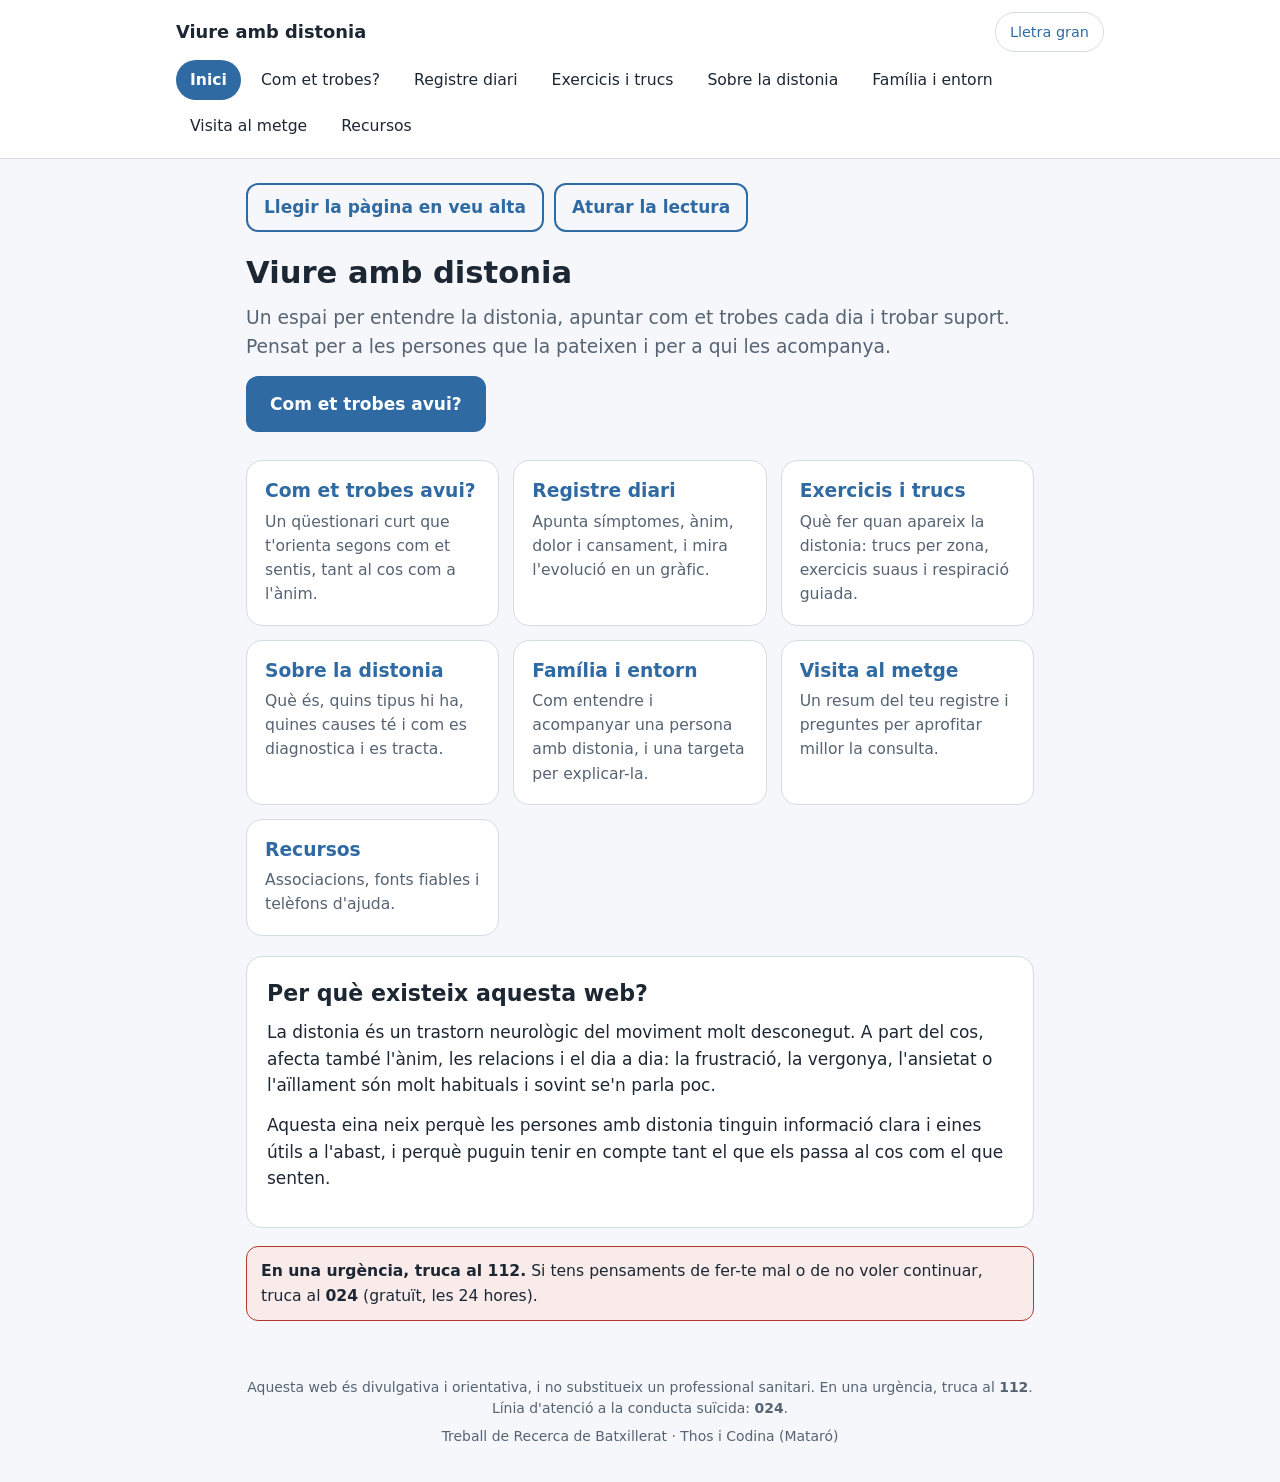
==== index.html @ 71ea49cf "Add files via upload" ====
<!DOCTYPE html>
<html lang="ca">
<head>
  <meta charset="utf-8">
  <meta name="viewport" content="width=device-width, initial-scale=1">
  <meta name="description" content="Informació, orientació i registre diari per a persones amb distonia i per a qui les acompanya.">
  <title>Viure amb distonia · Informació, orientació i acompanyament</title>
  <link rel="stylesheet" href="style.css">
</head>
<body data-llegir>
  <div id="capcalera"></div>

  <main id="contingut">
    <section class="hero">
      <h1>Viure amb distonia</h1>
      <p class="lead">Un espai per entendre la distonia, apuntar com et trobes cada dia i trobar suport. Pensat per a les persones que la pateixen i per a qui les acompanya.</p>
      <a class="btn" href="orientacio.html">Com et trobes avui?</a>
    </section>

    <section class="graella" aria-label="Seccions de la web">
      <a class="targeta" href="orientacio.html">
        <h2>Com et trobes avui?</h2>
        <p>Un qüestionari curt que t'orienta segons com et sentis, tant al cos com a l'ànim.</p>
      </a>
      <a class="targeta" href="registre.html">
        <h2>Registre diari</h2>
        <p>Apunta símptomes, ànim, dolor i cansament, i mira l'evolució en un gràfic.</p>
      </a>
      <a class="targeta" href="fisioterapia.html">
        <h2>Exercicis i trucs</h2>
        <p>Què fer quan apareix la distonia: trucs per zona, exercicis suaus i respiració guiada.</p>
      </a>
      <a class="targeta" href="informacio.html">
        <h2>Sobre la distonia</h2>
        <p>Què és, quins tipus hi ha, quines causes té i com es diagnostica i es tracta.</p>
      </a>
      <a class="targeta" href="entorn.html">
        <h2>Família i entorn</h2>
        <p>Com entendre i acompanyar una persona amb distonia, i una targeta per explicar-la.</p>
      </a>
      <a class="targeta" href="visita.html">
        <h2>Visita al metge</h2>
        <p>Un resum del teu registre i preguntes per aprofitar millor la consulta.</p>
      </a>
      <a class="targeta" href="recursos.html">
        <h2>Recursos</h2>
        <p>Associacions, fonts fiables i telèfons d'ajuda.</p>
      </a>
    </section>

    <section class="card">
      <h2>Per què existeix aquesta web?</h2>
      <p>La distonia és un trastorn neurològic del moviment molt desconegut. A part del cos, afecta també l'ànim, les relacions i el dia a dia: la frustració, la vergonya, l'ansietat o l'aïllament són molt habituals i sovint se'n parla poc.</p>
      <p>Aquesta eina neix perquè les persones amb distonia tinguin informació clara i eines útils a l'abast, i perquè puguin tenir en compte tant el que els passa al cos com el que senten.</p>
    </section>

    <div class="avis urgent">
      <strong>En una urgència, truca al 112.</strong> Si tens pensaments de fer-te mal o de no voler continuar, truca al <strong>024</strong> (gratuït, les 24 hores).
    </div>
  </main>

  <div id="peu"></div>
  <script src="common.js"></script>
  <script src="veu.js"></script>
</body>
</html>
---- style.css ----
/* ============================================================
   ESTIL COMÚ DE LA WEB
   Pensat per ser fàcil de llegir i de prémer (botons grans),
   amb mode fosc automàtic i un botó de "lletra gran".
   ============================================================ */
:root {
  --bg: #f5f7fa; --card: #ffffff; --text: #1c2733; --muted: #566373;
  --accent: #2f6aa3; --accent-soft: #e5eef8; --on-accent: #ffffff; --border: #d5dce4;
  --neutre: #2f8660; --fisic: #2f6aa3; --emocional: #7d52a8;
  --social: #b86d1c; --info: #23828f; --urgent: #b5372a;
  --radius: 16px;
}
@media (prefers-color-scheme: dark) {
  :root {
    --bg: #13171c; --card: #1c2229; --text: #e9edf1; --muted: #a0abb7;
    --accent: #7fb0e6; --accent-soft: #263341; --on-accent: #0e1318; --border: #323b45;
    --neutre: #6fcf9f; --fisic: #7fb0e6; --emocional: #c4a0e8;
    --social: #e8a95c; --info: #6fcbd8; --urgent: #ff8a7a;
  }
}
* { box-sizing: border-box; }
html { font-size: 17px; }
html.gran { font-size: 21px; }
body {
  margin: 0; background: var(--bg); color: var(--text);
  font-family: system-ui, -apple-system, "Segoe UI", Roboto, sans-serif;
  line-height: 1.55; min-height: 100vh; display: flex; flex-direction: column;
}
a { color: var(--accent); }
h1 { font-size: 1.8rem; line-height: 1.25; margin: 0 0 12px; }
h2 { font-size: 1.3rem; line-height: 1.3; margin: 0 0 12px; }
h3 { font-size: 1.1rem; margin: 18px 0 6px; }
p { margin: 0 0 14px; }
ul, ol { margin: 0 0 14px; padding-left: 22px; }
li { margin-bottom: 6px; }
[hidden] { display: none !important; }
.muted { color: var(--muted); font-size: .9rem; }
.lead { font-size: 1.1rem; color: var(--muted); }

/* ---------- Capçalera i menú ---------- */
.salta { position: absolute; left: -999px; top: 0; background: var(--accent); color: var(--on-accent); padding: 10px 14px; z-index: 10; }
.salta:focus { left: 8px; top: 8px; }
.cap { background: var(--card); border-bottom: 1px solid var(--border); }
.cap-in { max-width: 960px; margin: 0 auto; padding: 12px 16px 4px; display: flex; flex-wrap: wrap; gap: 8px 16px; align-items: center; justify-content: space-between; }
.marca { font-weight: 700; color: var(--text); text-decoration: none; font-size: 1.05rem; }
.btn-mida { font: inherit; font-size: .85rem; cursor: pointer; background: none; color: var(--accent); border: 1.5px solid var(--border); border-radius: 99px; padding: 6px 14px; min-height: 40px; }
.btn-mida[aria-pressed="true"] { background: var(--accent-soft); border-color: var(--accent); }
.cap nav { max-width: 960px; margin: 0 auto; padding: 4px 16px 12px; }
.cap nav ul { list-style: none; margin: 0; padding: 0; display: flex; flex-wrap: wrap; gap: 6px; }
.cap nav li { margin: 0; }
.cap nav a { display: block; padding: 8px 14px; border-radius: 99px; text-decoration: none; color: var(--text); font-size: .92rem; min-height: 40px; }
.cap nav a:hover { background: var(--accent-soft); }
.cap nav a[aria-current="page"] { background: var(--accent); color: var(--on-accent); font-weight: 600; }

main { width: 100%; max-width: 820px; margin: 0 auto; padding: 24px 16px 32px; flex: 1; }
.pie { max-width: 820px; margin: 0 auto; padding: 8px 16px 28px; color: var(--muted); font-size: .82rem; text-align: center; width: 100%; }
.pie p { margin-bottom: 6px; }

/* ---------- Components ---------- */
.card { background: var(--card); border: 1px solid var(--border); border-radius: var(--radius); padding: 22px 20px; margin-bottom: 18px; }
.avis { background: var(--accent-soft); border-radius: 12px; padding: 12px 14px; font-size: .92rem; margin: 16px 0; }
.avis.urgent { background: color-mix(in srgb, var(--urgent) 10%, var(--card)); border: 1.5px solid var(--urgent); }
.error { color: var(--urgent); font-weight: 600; }

.btn, .btn-sec {
  display: inline-block; font: inherit; cursor: pointer; text-align: center; text-decoration: none;
  border-radius: 12px; padding: 13px 22px; min-height: 48px; font-weight: 600;
}
.btn { background: var(--accent); color: var(--on-accent); border: 2px solid var(--accent); }
.btn-sec { background: none; color: var(--accent); border: 2px solid var(--accent); }
.btn:hover { opacity: .92; }
.btn-sec:hover { background: var(--accent-soft); }
.btn.bloc, .btn-sec.bloc { display: block; width: 100%; }

/* ---------- Veu ---------- */
.barra-veu { display: flex; flex-wrap: wrap; gap: 10px; align-items: center; margin: 0 0 14px; }
.barra-veu .btn-sec { padding: 9px 16px; min-height: 44px; }
.veu-estat { min-height: 1.5em; margin: 6px 0 10px; }

/* ---------- Lectura per apartats ---------- */
.apartat { display: flex; gap: 10px; align-items: flex-start; margin-bottom: 10px; }
.apartat > details.acordio { flex: 1; min-width: 0; margin-bottom: 0; }
.btn-apartat {
  flex: none; font: inherit; font-weight: 600; cursor: pointer; min-height: 52px; min-width: 96px;
  padding: 0 14px; border-radius: 14px; color: var(--accent); background: var(--card); border: 2px solid var(--accent);
}
/* En pantalles petites, amb l'apartat obert el botó passa a dalt i ocupa tot l'ample (el text guanya espai) */
@media (max-width: 560px) {
  .apartat:has(> details[open]) { flex-direction: column-reverse; align-items: stretch; gap: 8px; }
  .apartat:has(> details[open]) > details.acordio { flex: none; }
  .apartat:has(> details[open]) > .btn-apartat { width: 100%; }
}
.btn-apartat:hover { background: var(--accent-soft); }
.btn-apartat[aria-pressed="true"] { background: var(--accent); color: var(--on-accent); }
.atura-flotant {
  position: fixed; left: 16px; right: 16px; bottom: 16px; max-width: 520px; margin: 0 auto; z-index: 20;
  min-height: 58px; font-size: 1.05rem; box-shadow: 0 6px 20px rgba(0, 0, 0, .35);
}
body.llegint { padding-bottom: 90px; }

/* ---------- Pàgina d'exercicis i trucs ---------- */
.salts { display: flex; flex-wrap: wrap; gap: 8px; margin: 0 0 18px; padding: 0; list-style: none; }
.salts li { margin: 0; }
.salts a {
  display: block; padding: 9px 14px; border-radius: 99px; border: 1.5px solid var(--border); background: var(--card);
  color: var(--accent); text-decoration: none; font-weight: 500; font-size: .92rem; min-height: 44px;
}
.salts a:hover, .salts a:focus-visible { border-color: var(--accent); background: var(--accent-soft); outline: none; }
ol.passos { padding-left: 0; list-style: none; counter-reset: pas; margin: 12px 0; }
ol.passos li { counter-increment: pas; position: relative; padding: 4px 0 4px 46px; margin-bottom: 14px; }
ol.passos li::before {
  content: counter(pas); position: absolute; left: 0; top: 2px; width: 34px; height: 34px; border-radius: 50%;
  background: var(--accent); color: var(--on-accent); font-weight: 700; display: flex; align-items: center; justify-content: center;
}
ul.trucs { list-style: none; padding: 0; margin: 0 0 14px; }
.truc { padding: 12px 0; border-bottom: 1px solid var(--border); margin: 0; }
.truc:last-child { border-bottom: none; }
.truc .chip { display: block; width: max-content; max-width: 100%; margin-top: 10px; }
.truc-zona { color: var(--muted); font-weight: 600; }
.meus-trucs .truc { display: flex; gap: 10px; justify-content: space-between; align-items: flex-start; flex-wrap: wrap; }
.meus-trucs .enllac-btn { padding: 4px 0; }
.resp-escena { display: flex; justify-content: center; align-items: center; height: 230px; }
.resp-cercle {
  width: 90px; height: 90px; border-radius: 50%; background: var(--accent); opacity: .85;
  transition-property: transform; transition-timing-function: ease-in-out; transition-duration: 4s; transform: scale(1);
}
.resp-cercle.gran { transform: scale(2.3); }
.resp-text { font-size: 1.3rem; font-weight: 600; text-align: center; min-height: 2em; }
.opcio .num { font-weight: 700; margin-right: 8px; color: var(--accent); }
.opcio.triada { border-color: var(--accent); background: var(--accent-soft); outline: 3px solid var(--accent); }
fieldset.veu { border: 1.5px solid var(--border); border-radius: 12px; padding: 12px 14px; margin: 16px 0; }
.fila { display: flex; gap: 12px; align-items: center; justify-content: space-between; margin-top: 16px; flex-wrap: wrap; }
.fila.esquerra { justify-content: flex-start; }
button.enllac-btn { font: inherit; background: none; border: none; color: var(--accent); text-decoration: underline; cursor: pointer; padding: 10px 0; min-height: 44px; }

.hero { padding: 8px 0 20px; }
.graella { display: grid; grid-template-columns: repeat(auto-fit, minmax(240px, 1fr)); gap: 14px; margin: 8px 0 20px; }
.targeta { display: block; background: var(--card); border: 1.5px solid var(--border); border-radius: var(--radius); padding: 18px; text-decoration: none; color: var(--text); }
.targeta:hover, .targeta:focus-visible { border-color: var(--accent); background: var(--accent-soft); outline: none; }
.targeta h2 { font-size: 1.1rem; margin-bottom: 6px; color: var(--accent); }
.targeta p { margin: 0; font-size: .92rem; color: var(--muted); }

/* ---------- Formularis ---------- */
.camp { display: block; margin: 0 0 16px; font-weight: 600; }
.camp input[type="text"], .camp input[type="date"], .camp textarea, .camp select {
  display: block; width: 100%; margin-top: 6px; font: inherit; font-weight: 400; color: var(--text);
  background: var(--bg); border: 1.5px solid var(--border); border-radius: 10px; padding: 11px 12px; min-height: 48px;
}
.camp textarea { resize: vertical; }
fieldset { border: none; padding: 0; margin: 0 0 18px; }
legend { font-weight: 600; margin-bottom: 8px; padding: 0; }
.chips { display: flex; flex-wrap: wrap; gap: 8px; }
.chip { position: relative; display: block; }
.chip input { position: absolute; opacity: 0; width: 100%; height: 100%; margin: 0; cursor: pointer; }
.chip span { display: block; padding: 11px 14px; min-height: 48px; border: 1.5px solid var(--border); border-radius: 12px; background: var(--card); font-size: .92rem; }
.chip:hover span { border-color: var(--accent); }
.chip input:checked + span { background: var(--accent); border-color: var(--accent); color: var(--on-accent); font-weight: 600; }
.chip input:focus-visible + span { outline: 3px solid var(--accent); outline-offset: 2px; }

/* ---------- Qüestionari ---------- */
.progress { font-size: .85rem; color: var(--muted); margin-bottom: 8px; }
.opcions { display: flex; flex-direction: column; gap: 10px; margin-top: 8px; }
.opcio { font: inherit; cursor: pointer; text-align: left; padding: 15px 16px; min-height: 52px; border-radius: 12px; color: var(--text); background: var(--card); border: 1.5px solid var(--border); }
.opcio:hover, .opcio:focus-visible { border-color: var(--accent); background: var(--accent-soft); outline: none; }
label.check { display: flex; gap: 10px; align-items: flex-start; font-size: .92rem; margin: 14px 0; }
label.check input { margin-top: 5px; width: 20px; height: 20px; flex: none; }
.final { border-left: 6px solid var(--accent); }
.final[data-cat="neutre"] { border-left-color: var(--neutre); }
.final[data-cat="fisic"] { border-left-color: var(--fisic); }
.final[data-cat="emocional"] { border-left-color: var(--emocional); }
.final[data-cat="social"] { border-left-color: var(--social); }
.final[data-cat="info"] { border-left-color: var(--info); }
.final[data-cat="urgent"] { border-left-color: var(--urgent); background: color-mix(in srgb, var(--urgent) 7%, var(--card)); }
.etiqueta { display: inline-block; font-size: .75rem; font-weight: 600; padding: 2px 10px; border-radius: 99px; background: var(--accent-soft); color: var(--muted); margin-bottom: 10px; }
.enllacos { display: flex; flex-direction: column; gap: 8px; margin: 16px 0; }
.enllac { display: block; padding: 13px 14px; border-radius: 12px; border: 1.5px solid var(--border); color: var(--accent); text-decoration: none; font-weight: 500; }
.enllac:hover { background: var(--accent-soft); }
.tel { background: var(--urgent); color: #fff; border-color: var(--urgent); text-align: center; font-weight: 700; }
.tel:hover { background: var(--urgent); opacity: .9; }
.resum { margin-top: 20px; padding-top: 14px; border-top: 1px solid var(--border); }
.resum summary { cursor: pointer; color: var(--muted); font-size: .9rem; }
.resum ol { padding-left: 20px; font-size: .88rem; color: var(--muted); }

/* ---------- Taules, estadístiques i gràfic ---------- */
.taula-scroll { overflow-x: auto; }
table { width: 100%; border-collapse: collapse; font-size: .88rem; margin: 10px 0; }
th, td { text-align: left; padding: 8px 8px; border-bottom: 1px solid var(--border); vertical-align: top; }
th { color: var(--muted); font-weight: 600; }
@media (max-width: 560px) { .col-extra { display: none; } }
.stats { display: grid; grid-template-columns: repeat(auto-fit, minmax(130px, 1fr)); gap: 10px; margin: 14px 0; }
.stat { background: var(--bg); border-radius: 12px; padding: 12px; }
.stat b { display: block; font-size: 1.4rem; line-height: 1.2; }
.stat span { font-size: .8rem; color: var(--muted); }
.grafic svg { width: 100%; height: auto; display: block; }
.grafic text { fill: var(--muted); font-size: 11px; font-family: inherit; }
.grafic .reixa { stroke: var(--border); stroke-width: 1; }
.grafic .s-anim { stroke: var(--accent); fill: none; stroke-width: 2.5; }
.grafic .s-fis { stroke: var(--social); fill: none; stroke-width: 2.5; stroke-dasharray: 6 4; }
.grafic .p-anim { fill: var(--accent); }
.grafic .p-fis { fill: var(--social); }
.llegenda { display: flex; flex-wrap: wrap; gap: 6px 18px; font-size: .85rem; color: var(--muted); margin-top: 6px; }
.llegenda i { display: inline-block; width: 26px; height: 0; border-top: 3px solid var(--accent); vertical-align: middle; margin-right: 6px; }
.llegenda i.fis { border-top: 3px dashed var(--social); }

/* ---------- Informació (acordions) ---------- */
details.acordio { background: var(--card); border: 1px solid var(--border); border-radius: 14px; margin-bottom: 10px; }
details.acordio > summary { cursor: pointer; padding: 16px 18px; font-weight: 600; min-height: 52px; list-style-position: inside; }
details.acordio[open] > summary { border-bottom: 1px solid var(--border); }
details.acordio > .cos { padding: 14px 18px 4px; }
.comparativa td:first-child { font-weight: 600; white-space: nowrap; }

/* ---------- Targeta per explicar la distonia ---------- */
.targeta-imprimible { border: 3px solid var(--accent); border-radius: 18px; padding: 22px; background: var(--card); max-width: 520px; }
.targeta-imprimible h3 { margin-top: 0; font-size: 1.3rem; color: var(--accent); }
.targeta-imprimible p { white-space: pre-line; margin: 0; }

@media (prefers-reduced-motion: reduce) { * { transition: none !important; scroll-behavior: auto !important; } }

/* ---------- Impressió ---------- */
@media print {
  body { background: #fff; color: #000; display: block; }
  .cap, .pie, .no-print, .salta { display: none !important; }
  main { max-width: none; padding: 0; }
  .card, details.acordio { border: 1px solid #999; break-inside: avoid; }
  a { color: #000; }
  body.print-targeta main > * { display: none !important; }
  body.print-targeta main > #zona-targeta { display: block !important; }
  body.print-targeta #zona-targeta > *:not(#targeta) { display: none !important; }
  body.print-trucs main > * { display: none !important; }
  body.print-trucs main > #meus { display: block !important; }
  .targeta-imprimible { border-color: #000; max-width: none; }
}

@media (prefers-reduced-motion: reduce) {
  .resp-cercle { transition: none !important; }
}
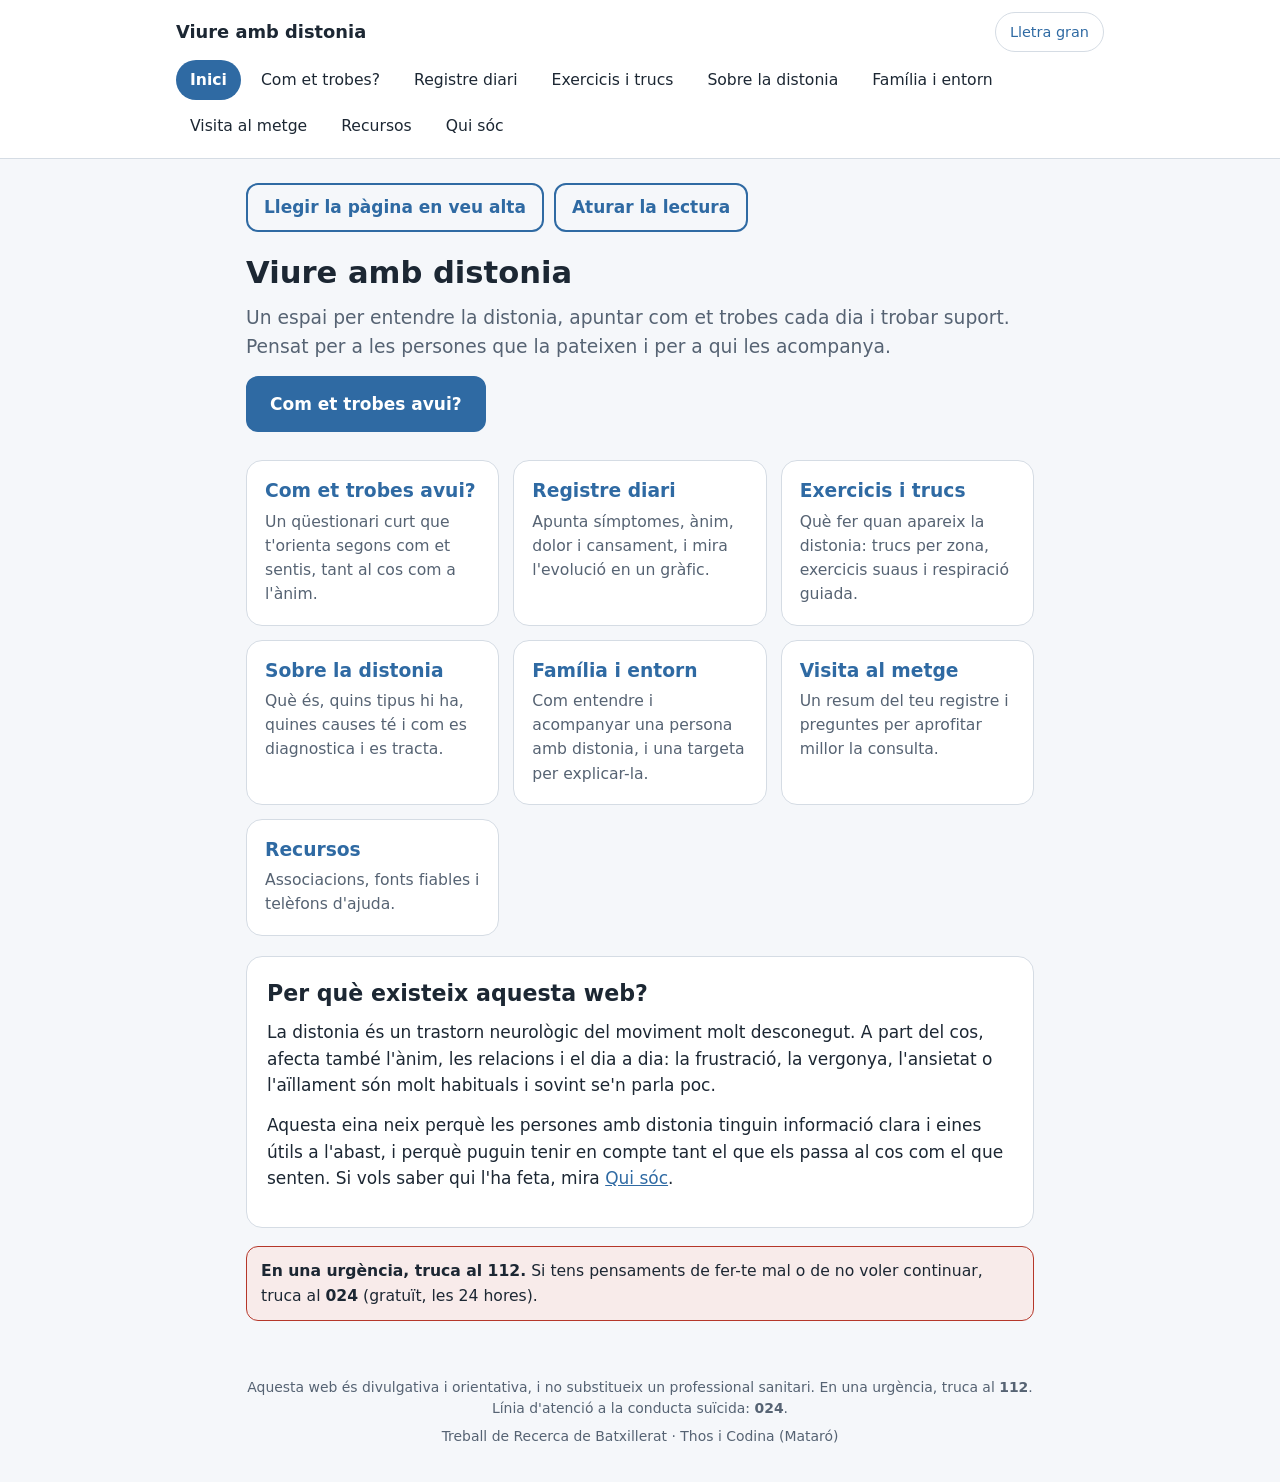
==== commit 95a94383: "Add files via upload" ====
--- a/index.html
+++ b/index.html
@@ -51,7 +51,7 @@
     <section class="card">
       <h2>Per què existeix aquesta web?</h2>
       <p>La distonia és un trastorn neurològic del moviment molt desconegut. A part del cos, afecta també l'ànim, les relacions i el dia a dia: la frustració, la vergonya, l'ansietat o l'aïllament són molt habituals i sovint se'n parla poc.</p>
-      <p>Aquesta eina neix perquè les persones amb distonia tinguin informació clara i eines útils a l'abast, i perquè puguin tenir en compte tant el que els passa al cos com el que senten.</p>
+      <p>Aquesta eina neix perquè les persones amb distonia tinguin informació clara i eines útils a l'abast, i perquè puguin tenir en compte tant el que els passa al cos com el que senten. Si vols saber qui l'ha feta, mira <a href="autor.html">Qui sóc</a>.</p>
     </section>
 
     <div class="avis urgent">
